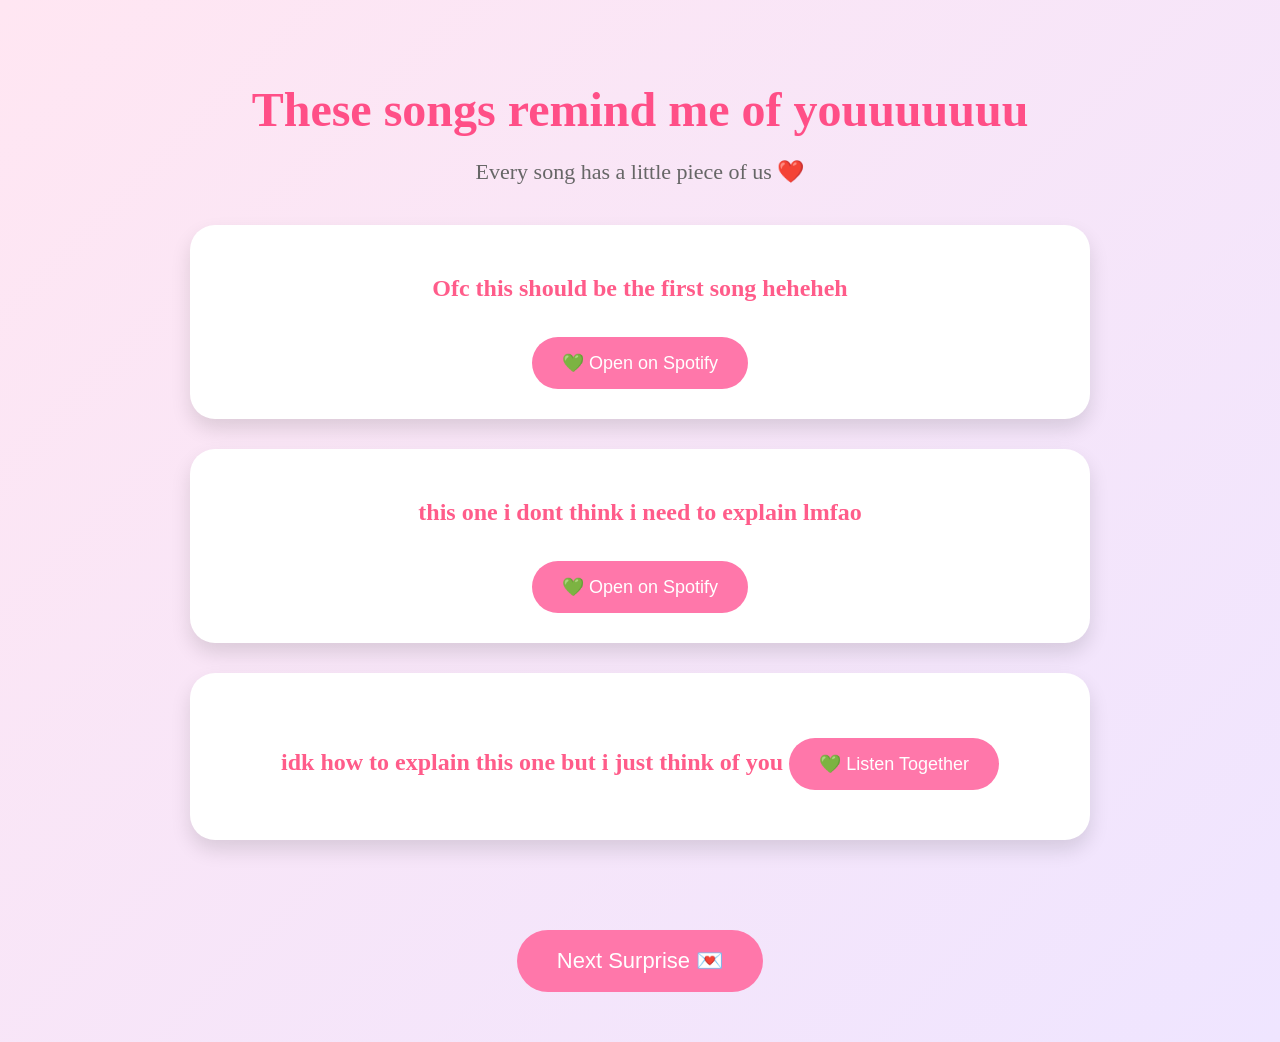
==== playlist.html @ fbb71b7b "Add files via upload" ====
<!DOCTYPE html>
<html lang="en">
<head>
<meta charset="UTF-8">
<meta name="viewport" content="width=device-width, initial-scale=1.0">

<title>These songs remind me of youuuu hehe</title>

<link rel="stylesheet" href="style.css">
</head>

<body class="playlist-page">

<div class="playlist-container">

<h1>These songs remind me of youuuuuuu</h1>

<p class="subtitle">
Every song has a little piece of us ❤️
</p>

<div class="song-card">

<h2>Ofc this should be the first song heheheh</h2>


<button onclick="window.open('https://open.spotify.com/track/3JZ5u4W8XV2cuNjHeybVd9?si=5f0b43071a4d4516')">
💚 Open on Spotify
</button>

</div>

<div class="song-card">

<h2>this one i dont think i need to explain lmfao</h2>


<button onclick="window.open('https://open.spotify.com/track/62V2ZHslgQV98gH4AuVXnr?si=0455bc76a793442b')">
💚 Open on Spotify
</button>

</div>

<div class="song-card">

<h2>idk how to explain this one but i just think of you

<button onclick="window.open('https://open.spotify.com/track/2Ro2GzcCjPcwrR5lFk9PsY?si=b1e8124a45c54af5')">
💚 Listen Together
</button>

</div>

<button class="next-btn"
onclick="location.href='letter.html'">

Next Surprise 💌

</button>

</div>

<script src="script.js"></script>

</body>
</html>
---- style.css ----
/* Home Page */

.home-page{
    margin:0;
    height:100vh;
    display:flex;
    justify-content:center;
    align-items:center;
    background:linear-gradient(135deg,#ffd6e8,#d6f3ff);
    overflow:hidden;
}

.container{

text-align:center;

background:white;

padding:40px;

border-radius:25px;

box-shadow:0 10px 30px rgba(0,0,0,.15);

animation:fade 2s;

}

h1{

color:#ff4f87;

}

p{

font-size:20px;

}

button{

padding:15px 30px;

font-size:18px;

border:none;

border-radius:30px;

background:#ff77aa;

color:white;

cursor:pointer;

transition:.3s;

}

button:hover{

transform:scale(1.1);

background:#ff4f87;

}

@keyframes fade{

from{

opacity:0;

transform:translateY(30px);

}

to{

opacity:1;

transform:translateY(0);

}

}
/* Floating Hearts Created by JavaScript */

.heart{

    position:fixed;

    bottom:-40px;

    pointer-events:none;

    animation:floatUp linear forwards;

    z-index:9999;

}

@keyframes floatUp{

    from{

        transform:translateY(0) rotate(0deg);

        opacity:1;

    }

    to{

        transform:translateY(-110vh) rotate(360deg);

        opacity:0;

    }

}
/* -------------------- */
/* GALLERY PAGE */
/* -------------------- */

.gallery-page{

padding:50px;

background:linear-gradient(135deg,#fff0f6,#f6edff);

min-height:100vh;

text-align:center;

}

.gallery-page h1{

font-size:48px;

color:#ff5c8a;

}

.gallery-text{

font-size:22px;

margin-bottom:40px;

color:#666;

}

.gallery{

display:grid;

grid-template-columns:repeat(auto-fit,minmax(260px,1fr));

gap:35px;

padding:20px;

}

.photo{

background:white;

padding:15px;

border-radius:20px;

box-shadow:0 10px 20px rgba(0,0,0,.12);

transition:.3s;

}

.photo:hover{

transform:translateY(-10px) rotate(-2deg);

}

.photo img{

width:100%;

border-radius:15px;

cursor:pointer;

}

.photo p{

margin-top:15px;

font-size:18px;

color:#555;

}

/* Popup */

.popup{

position:fixed;

top:0;

left:0;

width:100%;

height:100%;

background:rgba(0,0,0,.85);

display:none;

justify-content:center;

align-items:center;

z-index:9999;

cursor:pointer;

}

.popup img{

max-width:80%;

max-height:80%;

border-radius:20px;

box-shadow:0 20px 50px rgba(255,255,255,.2);

}

.next-btn{

margin-top:60px;

padding:18px 40px;

border:none;

border-radius:50px;

background:#ff77aa;

color:white;

font-size:22px;

cursor:pointer;

transition:.3s;

}

.next-btn:hover{

background:#ff4f87;

transform:scale(1.05);

}
.gallery-page{
    margin:0;
    min-height:100vh;
    display:block;
    padding:40px;
    overflow-y:auto;
}
/* STORY PAGE */

.story-page{
    margin:0;
    min-height:100vh;
    display:flex;
    justify-content:center;
    align-items:center;
    background:linear-gradient(135deg,#ffe0ef,#fff6fa,#e9dcff);
    overflow:hidden;
}

.card{
    width:700px;
    max-width:90%;
    background:rgba(255,255,255,.9);
    backdrop-filter:blur(12px);
    border-radius:30px;
    padding:50px;
    text-align:center;
    box-shadow:0 15px 40px rgba(0,0,0,.15);
    animation:fade 1s ease;
}

.card h1{
    color:#ff4f87;
    font-size:42px;
    margin-bottom:20px;
}

.card p{
    font-size:22px;
    color:#555;
    line-height:1.8;
}

.intro{
    color:#ff5c8a;
    font-weight:bold;
    font-size:26px;
}
/* ---------------- PLAYLIST PAGE ---------------- */

.playlist-page{

margin:0;

padding:50px;

min-height:100vh;

background:linear-gradient(135deg,#ffe6f2,#efe5ff);

display:flex;

justify-content:center;

align-items:center;

}

.playlist-container{

width:900px;

max-width:90%;

text-align:center;

}

.playlist-container h1{

font-size:48px;

color:#ff4f87;

margin-bottom:10px;

}

.subtitle{

font-size:22px;

margin-bottom:40px;

color:#666;

}

.song-card{

background:white;

padding:30px;

border-radius:25px;

margin-bottom:30px;

box-shadow:0 10px 20px rgba(0,0,0,.12);

transition:.3s;

}

.song-card:hover{

transform:translateY(-8px);

}

.song-card h2{

color:#ff5c8a;

}

.song-card p{

font-size:20px;

color:#555;

}

.song-card button{

margin-top:15px;

}
/* ---------------- LETTER PAGE ---------------- */

.letter-page{
    margin:0;
    min-height:100vh;
    display:flex;
    justify-content:center;
    align-items:flex-start;
    background:linear-gradient(135deg,#ffe0f0,#fff8fb,#ece3ff);
    font-family:Arial,sans-serif;
    overflow-y:auto;
    padding:60px 20px;
}

.envelope{

position:relative;

width:260px;

height:180px;

cursor:pointer;

transition:.8s;

}

.body{

position:absolute;

bottom:0;

width:100%;

height:140px;

background:#ff8fb9;

border-radius:0 0 12px 12px;

}

.flap{

position:absolute;

width:0;

height:0;

border-left:130px solid transparent;

border-right:130px solid transparent;

border-top:90px solid #ff6ea3;

transform-origin:top;

transition:1s;

z-index:2;

}

.envelope p{

position:absolute;

width:100%;

text-align:center;

top:60px;

font-size:24px;

color:white;

font-weight:bold;

z-index:3;

}

.letter{

display:none;

width:700px;

max-width:90%;

background:white;

padding:50px;

border-radius:25px;

box-shadow:0 20px 40px rgba(0,0,0,.2);

text-align:center;

animation:fade 1s;

}

.letter h1{

color:#ff4f87;

margin-bottom:30px;

}

#typing{

font-size:22px;

line-height:1.8;

color:#555;

white-space:pre-line;

min-height:350px;

}

#nextButton{

display:none;

margin-top:30px;

}
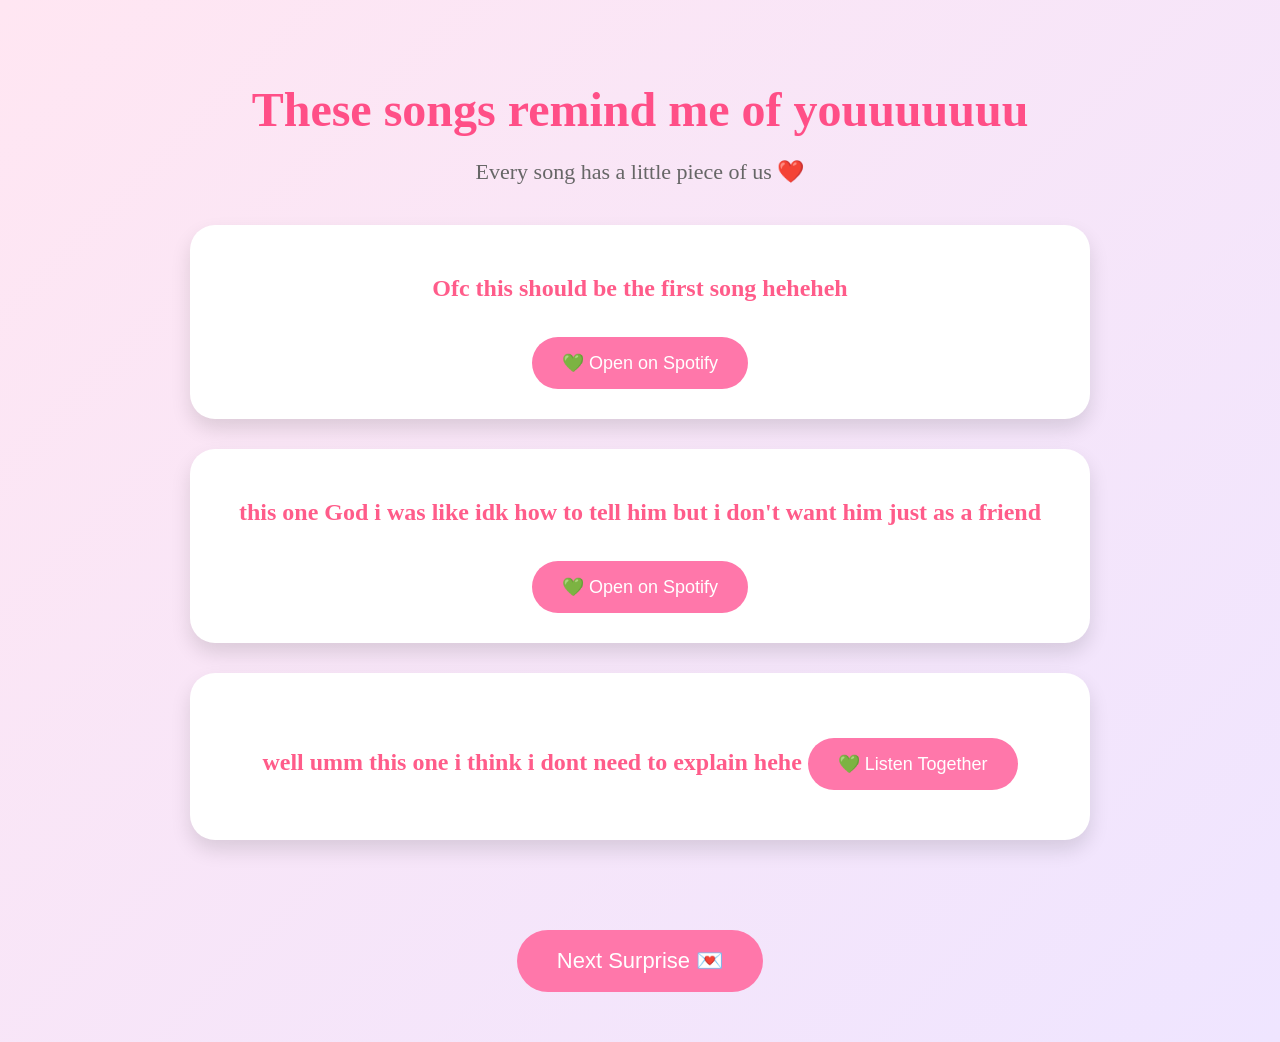
==== commit 8b5bf4ca: "Add files via upload" ====
--- a/playlist.html
+++ b/playlist.html
@@ -32,7 +32,7 @@
 
 <div class="song-card">
 
-<h2>this one i dont think i need to explain lmfao</h2>
+<h2>this one God i was like idk how to tell him but i don't want him just as a friend</h2>
 
 
 <button onclick="window.open('https://open.spotify.com/track/62V2ZHslgQV98gH4AuVXnr?si=0455bc76a793442b')">
@@ -43,9 +43,9 @@
 
 <div class="song-card">
 
-<h2>idk how to explain this one but i just think of you
+<h2>well umm this one i think i dont need to explain hehe 
 
-<button onclick="window.open('https://open.spotify.com/track/2Ro2GzcCjPcwrR5lFk9PsY?si=b1e8124a45c54af5')">
+<button onclick="window.open('https://open.spotify.com/track/6V2JPFiAeqfZjM3A8VNr5q?si=7dd554bcbc434c4f')">
 💚 Listen Together
 </button>
 
